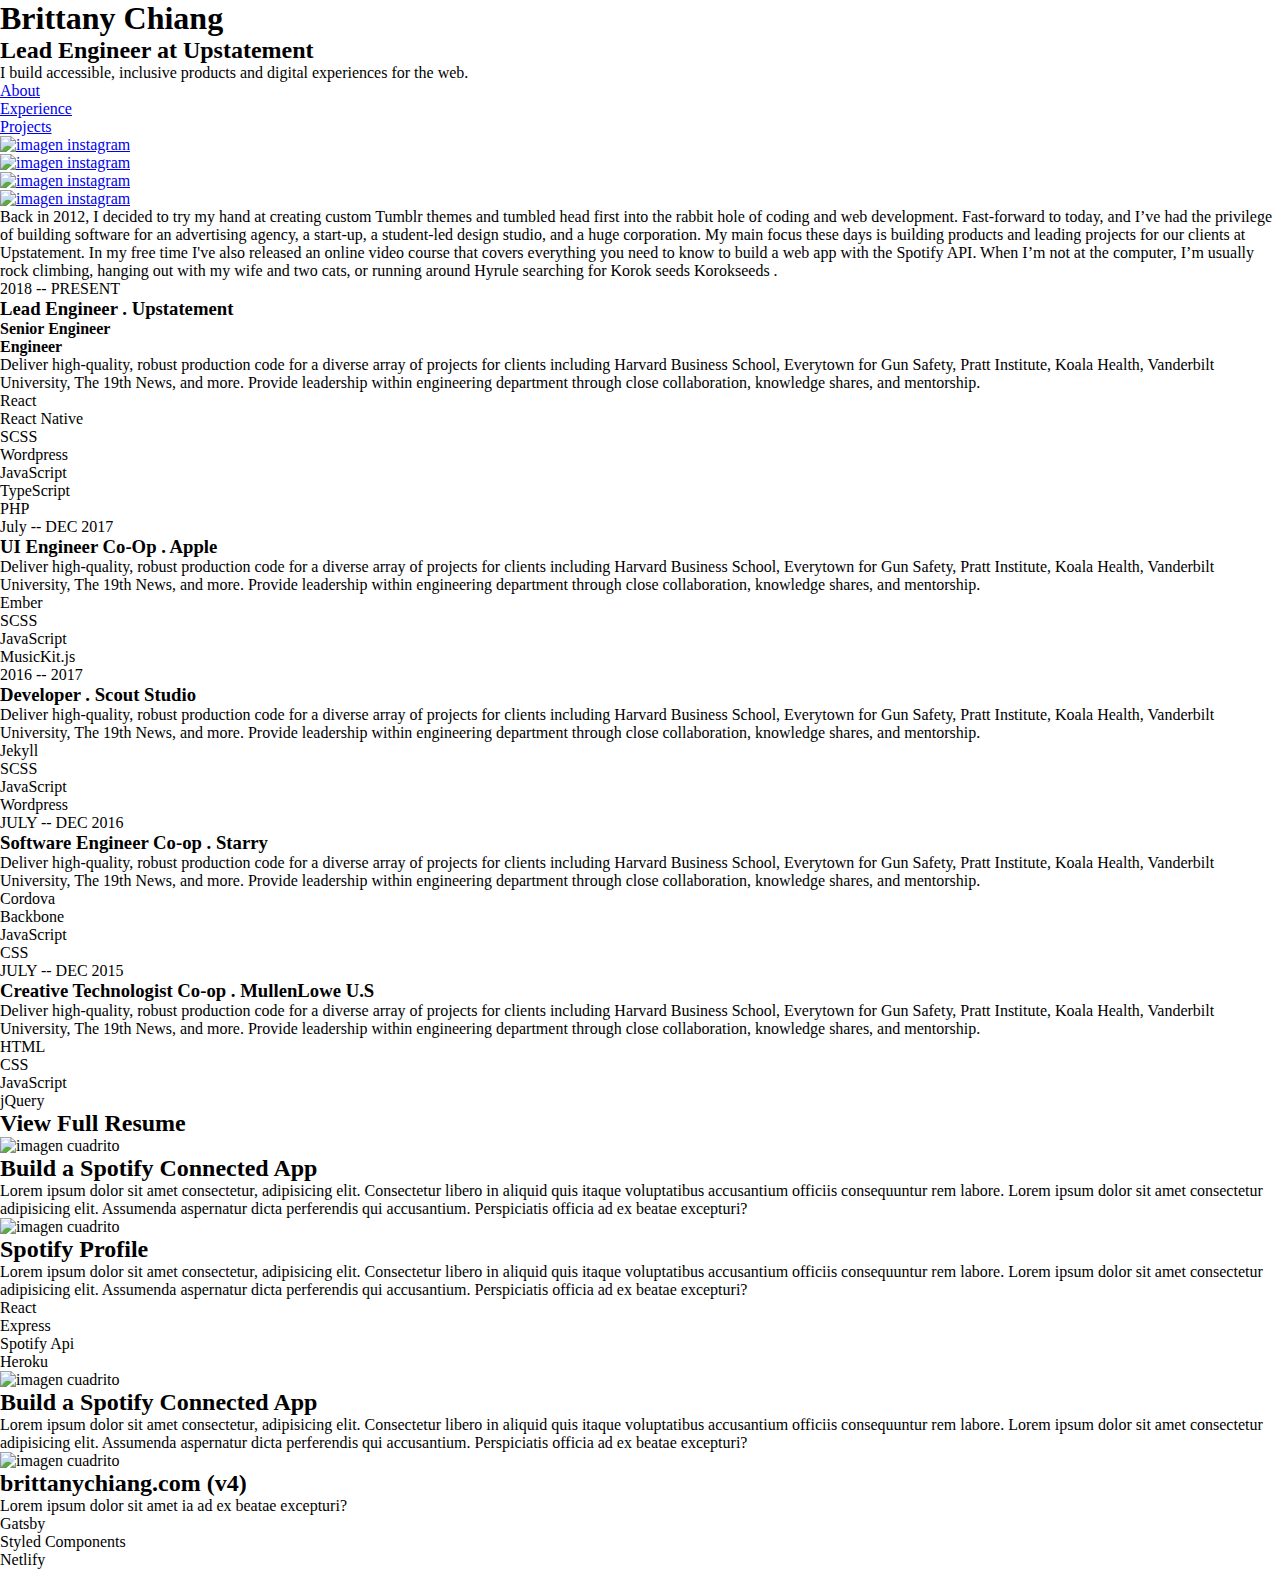
==== flexbox part2/index.html @ 90a66b19 "Se agrega el proyecto" ====
<!DOCTYPE html>
<html lang="en">

<head>
    <meta charset="UTF-8">
    <meta name="viewport" content="width=device-width, initial-scale=1.0">
    <link rel="stylesheet" href="style.css">
    <title>Brittany Chiang / Flexbox</title>
</head>

<body>
    <main class="estacionamiento">
        <div class="camion-uno">
            <header class="header">
                <h1 class="title-camion-uno">Brittany Chiang</h1>
                <h2 class="sub-title-camion-uno">Lead Engineer at Upstatement</h2>
                <p class="parrafo-camion-uno">I build accessible, inclusive products and digital experiences for the
                    web.</p>
            </header>

            <nav class="navbar-camion-uno">
                <ul class="camion-uno-list">
                    <li><a href="#">About</a></li>
                    <li><a href="#">Experience</a></li>
                    <li><a href="#">Projects</a></li>
                </ul>
            </nav>


            <footer class="footer">
                <ul class="footer-list">
                    <li><a href="#"><img src="/FlexBox part2/img/github.svg" alt="imagen instagram"></a></li>
                    <li><a href="#"><img src="/FlexBox part2/img/instagram.svg" alt="imagen instagram"></a></li>
                    <li><a href="#"><img src="/FlexBox part2/img/twitter.svg" alt="imagen instagram"></a></li>
                    <li><a href="#"><img src="/FlexBox part2/img/linkedin.svg" alt="imagen instagram"></a></li>
                </ul>
            </footer>
        </div>

        <!-- ---------------------------- FINISH CAMION ONE     ---------------------------           -->


        <div class="camion-dos">
            <div class="section-uno"></div>
               <p>Back in 2012, I decided to try my hand at creating custom Tumblr themes and tumbled head first into the
                rabbit
                hole of coding and web development. Fast-forward to today, and I’ve had the privilege of building
                software for
                an advertising agency, a start-up, a student-led design studio, and a huge corporation.

                My main focus these days is building products and leading projects for our clients at Upstatement. In my
                free
                time I've also released an online video course that covers everything you need to know to build a web
                app with
                the Spotify API.

                When I’m not at the computer, I’m usually rock climbing, hanging out with my wife and two cats, or
                running
                around Hyrule searching for Korok seeds
                Korokseeds
                .</p>
            </div>

<!--   ------------------------------   Card One   ------------------------------   -->
            <div class="card">
                <div class="fecha">
                    <p class="fecha-p">2018 -- PRESENT</p>
                </div>

                <div class="card-info">
                    <h3 class="title-card">Lead Engineer . Upstatement</h3>
                    <h4 class="subtitle-card">Senior Engineer <br> Engineer</h4>
                    <p class="parrafo-card">Deliver high-quality, robust production code for a diverse array of projects for clients including Harvard Business School, Everytown for Gun Safety, Pratt Institute, Koala Health, Vanderbilt University, The 19th News, and more. Provide leadership within engineering department through close collaboration, knowledge shares, and mentorship.</p>
                </div>

                 <div class="technologies-used">
                    <ul class="technologies-list">
                        <li>React</li>
                        <li>React Native</li>
                        <li>SCSS</li>
                        <li>Wordpress</li>
                        <li>JavaScript</li>
                        <li>TypeScript</li>
                        <li>PHP</li>
                    </ul>
                 </div>
            </div>

<!--   ------------------------------ Card Two   ------------------------------  -->
            <div class="card">
                <div class="fecha">
                    <p class="fecha-p">July -- DEC 2017</p>
                </div>

                <div class="card-info">
                    <h3 class="title-card">UI Engineer Co-Op . Apple</h3>
                    <p class="parrafo-card">Deliver high-quality, robust production code for a diverse array of projects for clients including Harvard Business School, Everytown for Gun Safety, Pratt Institute, Koala Health, Vanderbilt University, The 19th News, and more. Provide leadership within engineering department through close collaboration, knowledge shares, and mentorship.</p>
                </div>

                 <div class="technologies-used">
                    <ul class="technologies-list">
                        <li>Ember</li>
                        <li>SCSS</li>
                        <li>JavaScript</li>
                        <li>MusicKit.js</li>
                    </ul>
                 </div>
            </div>

<!--   ------------------------------ Card Three        ------------------------------ -->
            <div class="card">
                <div class="fecha">
                    <p class="fecha-p">2016 -- 2017</p>
                </div>

                <div class="card-info">
                    <h3 class="title-card">Developer . Scout Studio</h3>
                    <p class="parrafo-card">Deliver high-quality, robust production code for a diverse array of projects for clients including Harvard Business School, Everytown for Gun Safety, Pratt Institute, Koala Health, Vanderbilt University, The 19th News, and more. Provide leadership within engineering department through close collaboration, knowledge shares, and mentorship.</p>
                </div>

                 <div class="technologies-used">
                    <ul class="technologies-list">
                        <li>Jekyll</li>
                        <li>SCSS</li>
                        <li>JavaScript</li>
                        <li>Wordpress</li>
                    </ul>
                 </div>
            </div>

<!-- -------------------------     Card Four   ------------------------------   -->
            <div class="card">
                <div class="fecha">
                    <p class="fecha-p">JULY -- DEC 2016</p>
                </div>

                <div class="card-info">
                    <h3 class="title-card">Software Engineer Co-op . Starry</h3>
                    <p class="parrafo-card">Deliver high-quality, robust production code for a diverse array of projects for clients including Harvard Business School, Everytown for Gun Safety, Pratt Institute, Koala Health, Vanderbilt University, The 19th News, and more. Provide leadership within engineering department through close collaboration, knowledge shares, and mentorship.</p>
                </div>

                 <div class="technologies-used">
                    <ul class="technologies-list">
                        <li>Cordova</li>
                        <li>Backbone</li>
                        <li>JavaScript</li>
                        <li>CSS</li>
                    </ul>
                 </div>
            </div>


<!-- -------------------------     Card Five   ------------------------------   -->

            <div class="card">
                <div class="fecha">
                    <p class="fecha-p">JULY -- DEC 2015</p>
                </div>

                <div class="card-info">
                    <h3 class="title-card">Creative Technologist Co-op . MullenLowe U.S</h3>
                    <p class="parrafo-card">Deliver high-quality, robust production code for a diverse array of projects for clients including Harvard Business School, Everytown for Gun Safety, Pratt Institute, Koala Health, Vanderbilt University, The 19th News, and more. Provide leadership within engineering department through close collaboration, knowledge shares, and mentorship.</p>
                </div>

                 <div class="technologies-used">
                    <ul class="technologies-list">
                        <li>HTML</li>
                        <li>CSS</li>
                        <li>JavaScript</li>
                        <li>jQuery</li>
                 </div>
            </div>

            <h2 class="part2">View Full Resume</h2>

<!-- ---------------- AQUI COMIENZAN CARTAS CON IMAGENES ---------------------- -->


<!-- ----------------                           CARTA 1               ---------------------- -->

            <div class="card">
                <img src="" alt="imagen cuadrito">
                <h2 class="title-card-dos">Build a Spotify Connected App</h2>
                <p class="parrafo-card-dos">Lorem ipsum dolor sit amet consectetur, adipisicing elit. Consectetur libero in aliquid quis itaque voluptatibus accusantium officiis consequuntur rem labore. Lorem ipsum dolor sit amet consectetur adipisicing elit. Assumenda aspernatur dicta perferendis qui accusantium. Perspiciatis officia ad ex beatae excepturi?</p>
            </div>
    
<!-- ----------------                         CARTA 2                        ---------------------- -->
            <div class="card">
                <img src="" alt="imagen cuadrito">
                <h2 class="title-card-dos">Spotify Profile</h2>
                <p class="parrafo-card-dos">Lorem ipsum dolor sit amet consectetur, adipisicing elit. Consectetur libero in aliquid quis itaque voluptatibus accusantium officiis consequuntur rem labore. Lorem ipsum dolor sit amet consectetur adipisicing elit. Assumenda aspernatur dicta perferendis qui accusantium. Perspiciatis officia ad ex beatae excepturi?</p>

                <div class="card-dos-list">
                    <ul class="list-dos">
                        <li>React</li>
                        <li>Express</li>
                        <li>Spotify Api</li>
                        <li>Heroku</li>
                    </ul>
                </div>
            </div>

<!-- ----------------                          CARTA 3                         ---------------------- -->

            <div class="card">
                <img src="" alt="imagen cuadrito">
                <h2 class="title-card-dos">Build a Spotify Connected App</h2>
                <p class="parrafo-card-dos">Lorem ipsum dolor sit amet consectetur, adipisicing elit. Consectetur libero in aliquid quis itaque voluptatibus accusantium officiis consequuntur rem labore. Lorem ipsum dolor sit amet consectetur adipisicing elit. Assumenda aspernatur dicta perferendis qui accusantium. Perspiciatis officia ad ex beatae excepturi?</p>
            </div>

<!-- ----------------                          CARTA 4                         ---------------------- -->


            <div class="card">
                <img src="" alt="imagen cuadrito">
                <h2 class="title-card-dos">brittanychiang.com (v4)</h2>
                <p class="parrafo-card-dos">Lorem ipsum dolor sit amet ia ad ex beatae excepturi?</p>

                <div class="card-dos-list">
                    <ul class="list-dos">
                        <li>Gatsby</li>
                        <li>Styled Components</li>
                        <li>Netlify</li>
                    </ul>
                </div>
            </div>


<!-- ----------------------  -->

        </div>

    </main>
</body>

</html>
---- flexbox part2/style.css ----
*{
    box-sizing: border-box;
    margin: 0;
    padding: 0;
}


.footer-list img{
    width: 30px;
}
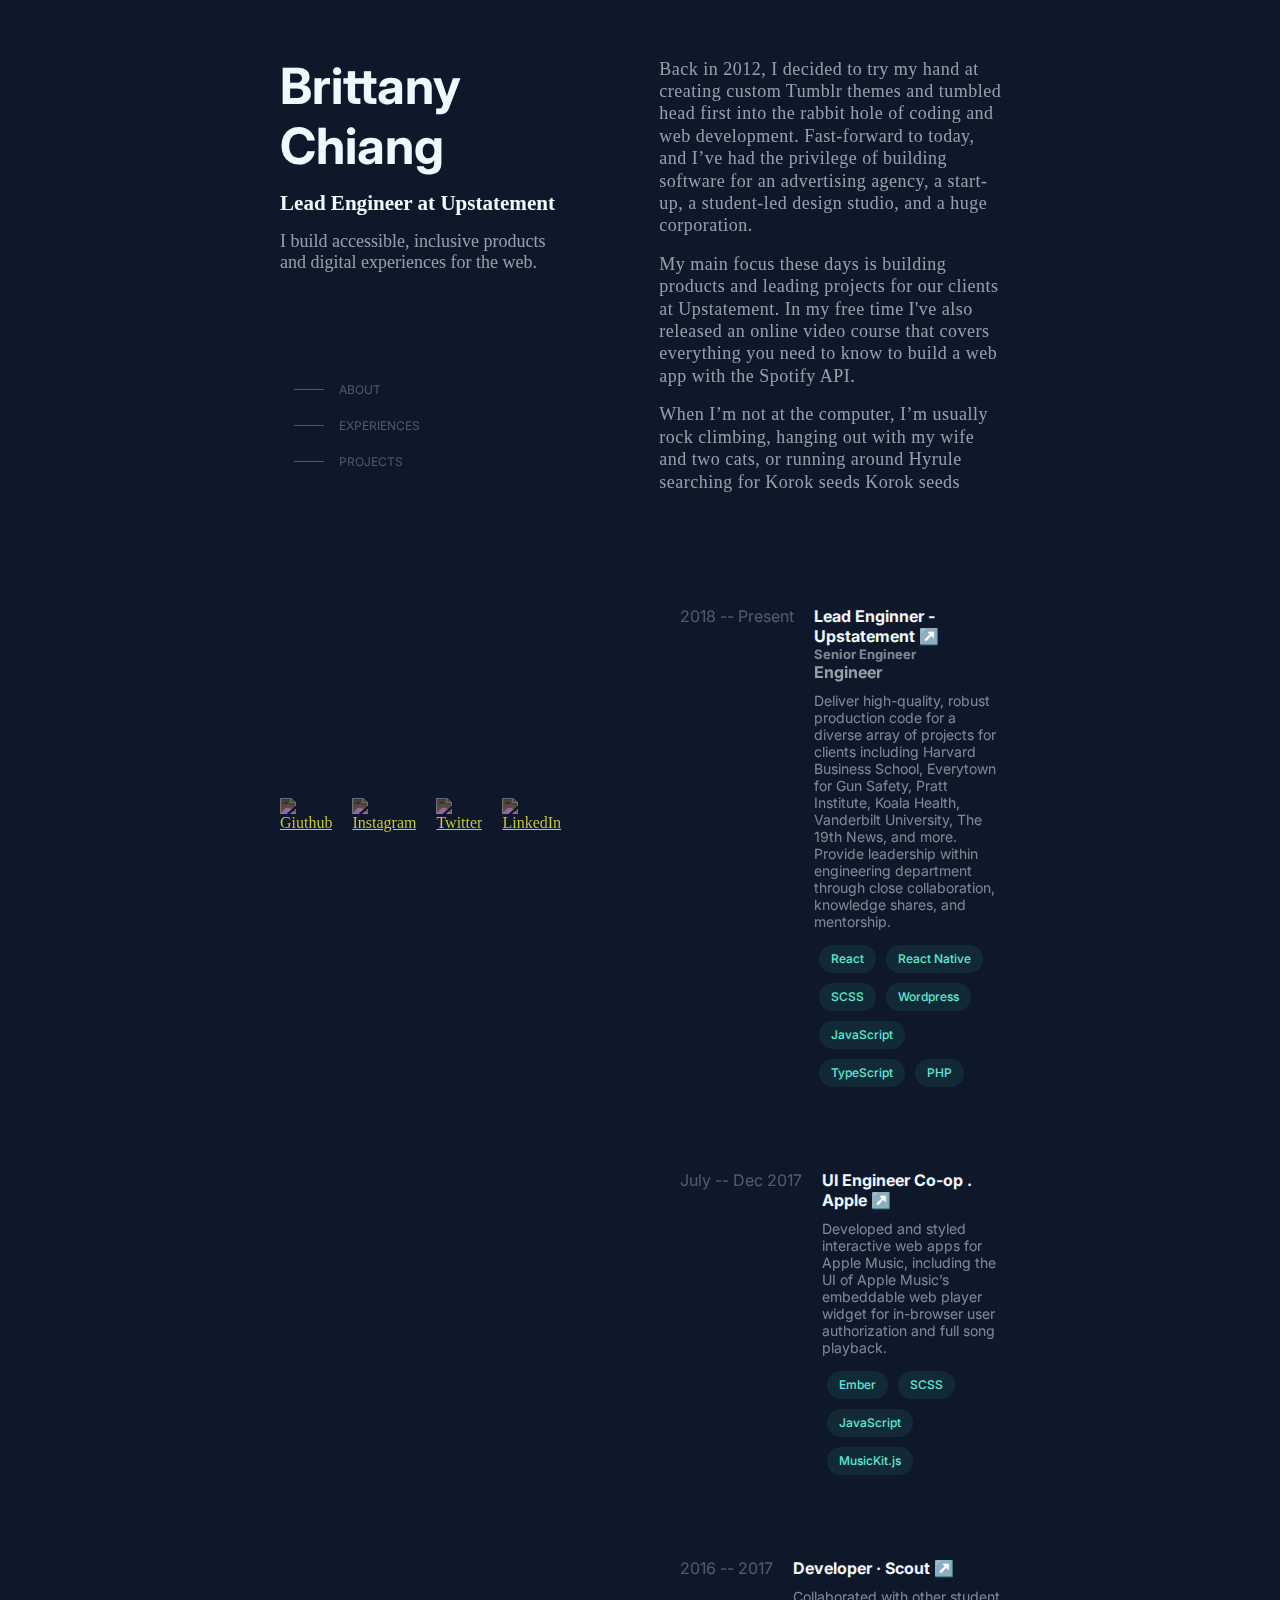
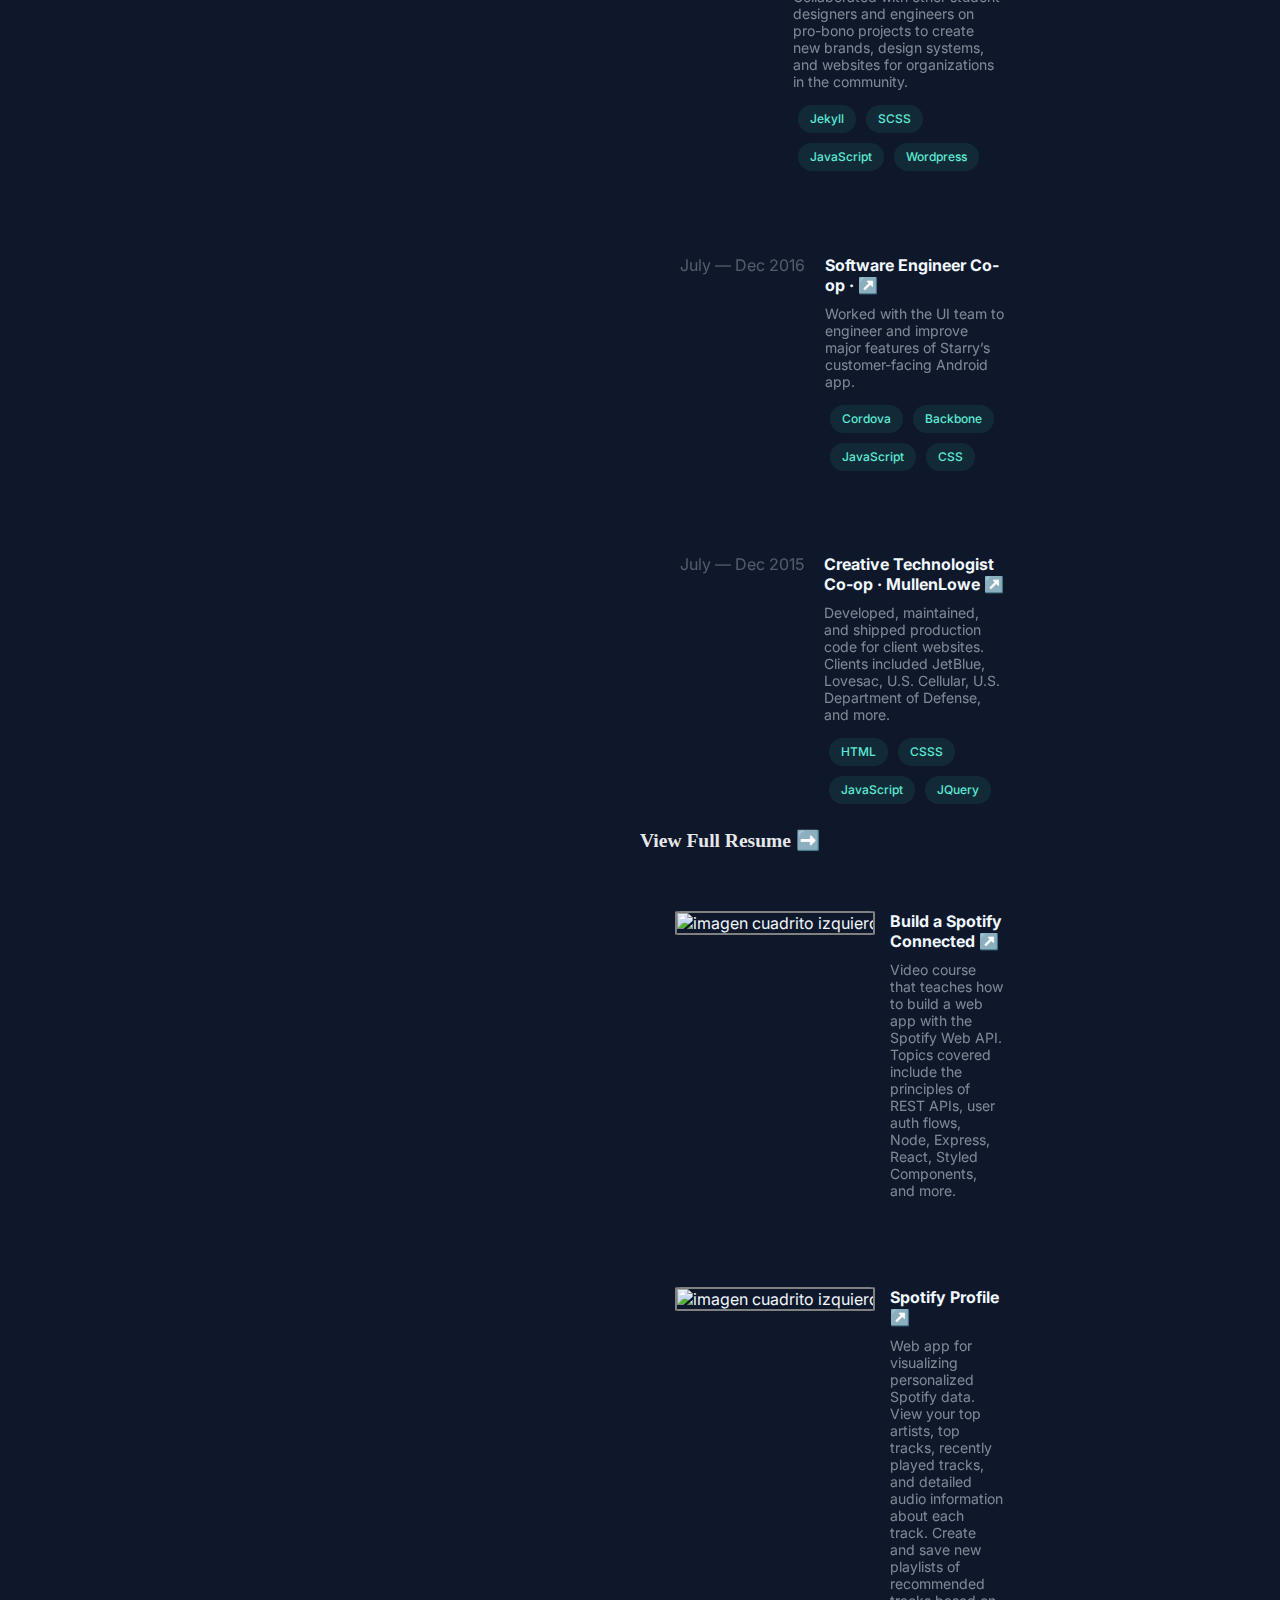
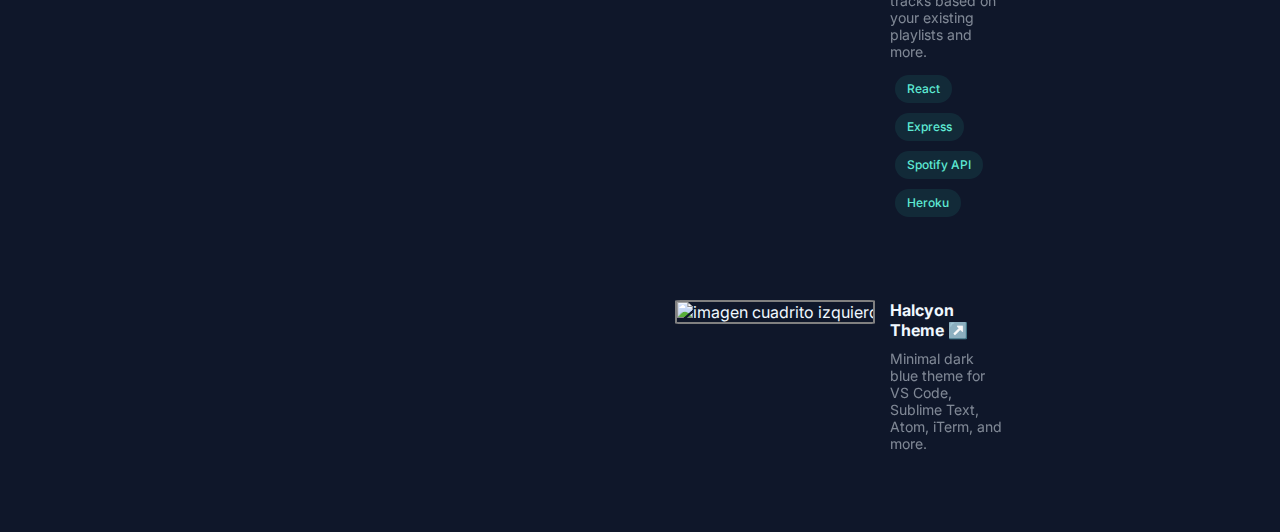
==== commit e9f70054: "se agrega flexbox part 2" ====
--- a/flexbox part2/index.html
+++ b/flexbox part2/index.html
@@ -9,228 +9,217 @@
 </head>
 
 <body>
-    <main class="estacionamiento">
-        <div class="camion-uno">
-            <header class="header">
-                <h1 class="title-camion-uno">Brittany Chiang</h1>
-                <h2 class="sub-title-camion-uno">Lead Engineer at Upstatement</h2>
-                <p class="parrafo-camion-uno">I build accessible, inclusive products and digital experiences for the
-                    web.</p>
-            </header>
-
-            <nav class="navbar-camion-uno">
-                <ul class="camion-uno-list">
-                    <li><a href="#">About</a></li>
-                    <li><a href="#">Experience</a></li>
-                    <li><a href="#">Projects</a></li>
-                </ul>
-            </nav>
-
-
-            <footer class="footer">
-                <ul class="footer-list">
-                    <li><a href="#"><img src="/FlexBox part2/img/github.svg" alt="imagen instagram"></a></li>
-                    <li><a href="#"><img src="/FlexBox part2/img/instagram.svg" alt="imagen instagram"></a></li>
-                    <li><a href="#"><img src="/FlexBox part2/img/twitter.svg" alt="imagen instagram"></a></li>
-                    <li><a href="#"><img src="/FlexBox part2/img/linkedin.svg" alt="imagen instagram"></a></li>
-                </ul>
-            </footer>
+    <div class="contenedor">
+        <div class="caja1">
+            <div class="caja-interna-uno">
+                <div class="header">
+                    <h1 class="title">Brittany Chiang</h1>
+                    <div class="sub-title">
+                        <h3>Lead Engineer at Upstatement</h3>
+                        <p>I build accessible, inclusive products and digital experiences for the web.</p>
+                    </div>
+                    <div class="navbar">
+                        <ul class="navbar-list">
+                            <li class="li-navbar">
+                                <div class="rayita"></div>
+                                <div class="text-list">ABOUT</div>
+                            </li>
+                            <li class="li-navbar">
+                                <div class="rayita"></div>
+                                <div class="text-list">EXPERIENCES</div>
+                            </li>
+                            <li class="li-navbar">
+                                <div class="rayita"></div>
+                                <div class="text-list">PROJECTS</div>
+                            </li>
+                        </ul>
+                    </div>
+                </div>
+
+
+
+
+
+                <div class="footer">
+                    <footer>
+                        <ul class="footer-list">
+                            <li><a href="#"><img src="/img/github-logo_icon-icons.com_73546.png" alt="Giuthub"></a></li>
+                            <li><a href="#"><img src="/img/instagram_f_icon-icons.com_65485.png" alt="Instagram"></a></li>
+                            <li><a href="#"><img src="/img/TWITTER_icon-icons.com_65486.png" alt="Twitter"></a></li>
+                            <li><a href="#"><img src="/img/sociallinkedin_member_70.png" alt="LinkedIn"></a></li>
+                        </ul>
+                    </footer>
+                </div>
+
+            </div>
         </div>
-
-        <!-- ---------------------------- FINISH CAMION ONE     ---------------------------           -->
-
-
-        <div class="camion-dos">
-            <div class="section-uno"></div>
-               <p>Back in 2012, I decided to try my hand at creating custom Tumblr themes and tumbled head first into the
-                rabbit
-                hole of coding and web development. Fast-forward to today, and I’ve had the privilege of building
-                software for
-                an advertising agency, a start-up, a student-led design studio, and a huge corporation.
-
-                My main focus these days is building products and leading projects for our clients at Upstatement. In my
-                free
-                time I've also released an online video course that covers everything you need to know to build a web
-                app with
-                the Spotify API.
-
-                When I’m not at the computer, I’m usually rock climbing, hanging out with my wife and two cats, or
-                running
-                around Hyrule searching for Korok seeds
-                Korokseeds
-                .</p>
+        <div class="caja2">
+            <div class="caja-interna-dos">
+
+                <div class="parrafo-principal">
+                    <div class="primer-p">
+                        <p>Back in 2012, I decided to try my hand at creating custom Tumblr themes and tumbled head
+                            first into the rabbit hole of coding and web development. Fast-forward to today, and I’ve
+                            had the privilege of building software for an advertising agency, a start-up, a student-led
+                            design studio, and a huge corporation.</p>
+                    </div>
+                    <div class="segundo-p"><p>My main focus these days is building products and leading projects for our
+                        clients at Upstatement. In my free time I've also released an online video course that covers
+                        everything you need to know to build a web app with the Spotify API.
+                        </p>
+                    </div>
+                    <div class="tercer-p"> <p>When I’m not at the computer, I’m usually rock climbing, hanging out with my
+                        wife and two cats, or running around Hyrule searching for Korok seeds Korok seeds
+                        </p>
+                    </div>
+                </div>
+
+                <div class="card">
+                    <div class="fecha">
+                        <p>2018 -- Present</p>
+                    </div>
+                    <div class="title-card">
+                        <h2>Lead Enginner - Upstatement ↗️</h2>
+                        <h3>Senior Engineer</h3>
+                        <h4>Engineer</h3>
+                        <p class="card-p">Deliver high-quality, robust production code for a diverse array of projects for clients
+                            including Harvard Business School, Everytown for Gun Safety, Pratt Institute, Koala Health,
+                            Vanderbilt University, The 19th News, and more. Provide leadership within engineering
+                            department through close collaboration, knowledge shares, and mentorship.</p>
+                        <div class="card-elements">
+                            <ul class="elements">
+                                <li>React</li>
+                                <li>React Native</li>
+                                <li>SCSS</li>
+                                <li>Wordpress</li>
+                                <li>JavaScript</li>
+                                <li>TypeScript</li>
+                                <li>PHP</li>
+                            </ul>
+                        </div>
+                    </div>
+                </div>
+
+                <div class="card">
+                    <div class="fecha">
+                        <p>July -- Dec 2017</p>
+                    </div>
+                    <div class="title-card">
+                        <h2>UI Engineer Co-op . Apple ↗️</h2>
+                        <p class="card-p">Developed and styled interactive web apps for Apple Music, including the UI of Apple Music’s embeddable web player widget for in-browser user authorization and full song playback.</p>
+                        <div class="card-elements">
+                            <ul class="elements">
+                                <li>Ember</li>
+                                <li>SCSS</li>
+                                <li>JavaScript</li>
+                                <li>MusicKit.js</li>
+                            </ul>
+                        </div>
+                    </div>
+                </div>
+
+                <div class="card">
+                    <div class="fecha">
+                        <p>2016 -- 2017</p>
+                    </div>
+                    <div class="title-card">
+                        <h2>Developer · Scout ↗️</h2>
+                        <p class="card-p">Collaborated with other student designers and engineers on pro-bono projects to create new brands, design systems, and websites for organizations in the community.</p>
+                        <div class="card-elements">
+                            <ul class="elements">
+                                <li>Jekyll</li>
+                                <li>SCSS</li>
+                                <li>JavaScript</li>
+                                <li>Wordpress</li>
+                            </ul>
+                        </div>
+                    </div>
+                </div>
+
+                <div class="card">
+                    <div class="fecha">
+                        <p>July — Dec 2016</p>
+                    </div>
+                    <div class="title-card">
+                        <h2>Software Engineer Co-op · ↗️</h2>
+                        <p class="card-p">Worked with the UI team to engineer and improve major features of Starry’s customer-facing Android app.</p>
+                        <div class="card-elements">
+                            <ul class="elements">
+                                <li>Cordova</li>
+                                <li>Backbone</li>
+                                <li>JavaScript</li>
+                                <li>CSS</li>
+                            </ul>
+                        </div>
+                    </div>
+                </div>
+
+                <div class="card">
+                    <div class="fecha">
+                        <p>July — Dec 2015</p>
+                    </div>
+                    <div class="title-card">
+                        <h2>Creative Technologist Co-op · MullenLowe ↗️</h2>
+                        <p class="card-p">Developed, maintained, and shipped production code for client websites. Clients included JetBlue, Lovesac, U.S. Cellular, U.S. Department of Defense, and more.</p>
+                        <div class="card-elements">
+                            <ul class="elements">
+                                <li>HTML</li>
+                                <li>CSSS</li>
+                                <li>JavaScript</li>
+                                <li>JQuery</li>
+                            </ul>
+                        </div>
+                    </div>
+                </div>
+
+                <div class="cards-2">
+                    <h2 class="full-resume">View Full Resume ➡️ </h2>
+                </div>
+
+                <div class="card">
+                    <div class="image">
+                        <img src="https://brittanychiang.com/_next/image?url=%2Fimages%2Fprojects%2Fcourse-card.png&w=256&q=75" alt="imagen cuadrito izquierdo">
+                    </div>
+                    <div class="title-card">
+                        <h2>Build a Spotify Connected ↗️ </h2>
+
+                        <p class="card-p">Video course that teaches how to build a web app with the Spotify Web API. Topics covered include the principles of REST APIs, user auth flows, Node, Express, React, Styled Components, and more.</p>
+                       
+                    </div>
+                </div>
+
+                <div class="card">
+                    <div class="image">
+                        <img src="https://brittanychiang.com/_next/image?url=%2Fimages%2Fprojects%2Fspotify-profile.png&w=256&q=75" alt="imagen cuadrito izquierdo">
+                    </div>
+                    <div class="title-card">
+                        <h2>Spotify Profile  ↗️</h2>
+                        <p class="card-p">Web app for visualizing personalized Spotify data. View your top artists, top tracks, recently played tracks, and detailed audio information about each track. Create and save new playlists of recommended tracks based on your existing playlists and more.</p>
+                        <div class="card-elements">
+                            <ul class="elements">
+                                <li>React</li>
+                                <li>Express</li>
+                                <li>Spotify API</li>
+                                <li>Heroku</li>
+                            </ul>
+                        </div>
+                    </div>
+                </div>
+
+                <div class="card">
+                    <div class="image">
+                        <img src="https://brittanychiang.com/_next/image?url=%2Fimages%2Fprojects%2Fhalcyon.png&w=256&q=75" alt="imagen cuadrito izquierdo">
+                    </div>
+                    <div class="title-card">
+                        <h2>Halcyon Theme ↗️</h2>
+                        <p class="card-p">Minimal dark blue theme for VS Code, Sublime Text, Atom, iTerm, and more.</p>
+                    </div>
+                </div>
+
+
             </div>
-
-<!--   ------------------------------   Card One   ------------------------------   -->
-            <div class="card">
-                <div class="fecha">
-                    <p class="fecha-p">2018 -- PRESENT</p>
-                </div>
-
-                <div class="card-info">
-                    <h3 class="title-card">Lead Engineer . Upstatement</h3>
-                    <h4 class="subtitle-card">Senior Engineer <br> Engineer</h4>
-                    <p class="parrafo-card">Deliver high-quality, robust production code for a diverse array of projects for clients including Harvard Business School, Everytown for Gun Safety, Pratt Institute, Koala Health, Vanderbilt University, The 19th News, and more. Provide leadership within engineering department through close collaboration, knowledge shares, and mentorship.</p>
-                </div>
-
-                 <div class="technologies-used">
-                    <ul class="technologies-list">
-                        <li>React</li>
-                        <li>React Native</li>
-                        <li>SCSS</li>
-                        <li>Wordpress</li>
-                        <li>JavaScript</li>
-                        <li>TypeScript</li>
-                        <li>PHP</li>
-                    </ul>
-                 </div>
-            </div>
-
-<!--   ------------------------------ Card Two   ------------------------------  -->
-            <div class="card">
-                <div class="fecha">
-                    <p class="fecha-p">July -- DEC 2017</p>
-                </div>
-
-                <div class="card-info">
-                    <h3 class="title-card">UI Engineer Co-Op . Apple</h3>
-                    <p class="parrafo-card">Deliver high-quality, robust production code for a diverse array of projects for clients including Harvard Business School, Everytown for Gun Safety, Pratt Institute, Koala Health, Vanderbilt University, The 19th News, and more. Provide leadership within engineering department through close collaboration, knowledge shares, and mentorship.</p>
-                </div>
-
-                 <div class="technologies-used">
-                    <ul class="technologies-list">
-                        <li>Ember</li>
-                        <li>SCSS</li>
-                        <li>JavaScript</li>
-                        <li>MusicKit.js</li>
-                    </ul>
-                 </div>
-            </div>
-
-<!--   ------------------------------ Card Three        ------------------------------ -->
-            <div class="card">
-                <div class="fecha">
-                    <p class="fecha-p">2016 -- 2017</p>
-                </div>
-
-                <div class="card-info">
-                    <h3 class="title-card">Developer . Scout Studio</h3>
-                    <p class="parrafo-card">Deliver high-quality, robust production code for a diverse array of projects for clients including Harvard Business School, Everytown for Gun Safety, Pratt Institute, Koala Health, Vanderbilt University, The 19th News, and more. Provide leadership within engineering department through close collaboration, knowledge shares, and mentorship.</p>
-                </div>
-
-                 <div class="technologies-used">
-                    <ul class="technologies-list">
-                        <li>Jekyll</li>
-                        <li>SCSS</li>
-                        <li>JavaScript</li>
-                        <li>Wordpress</li>
-                    </ul>
-                 </div>
-            </div>
-
-<!-- -------------------------     Card Four   ------------------------------   -->
-            <div class="card">
-                <div class="fecha">
-                    <p class="fecha-p">JULY -- DEC 2016</p>
-                </div>
-
-                <div class="card-info">
-                    <h3 class="title-card">Software Engineer Co-op . Starry</h3>
-                    <p class="parrafo-card">Deliver high-quality, robust production code for a diverse array of projects for clients including Harvard Business School, Everytown for Gun Safety, Pratt Institute, Koala Health, Vanderbilt University, The 19th News, and more. Provide leadership within engineering department through close collaboration, knowledge shares, and mentorship.</p>
-                </div>
-
-                 <div class="technologies-used">
-                    <ul class="technologies-list">
-                        <li>Cordova</li>
-                        <li>Backbone</li>
-                        <li>JavaScript</li>
-                        <li>CSS</li>
-                    </ul>
-                 </div>
-            </div>
-
-
-<!-- -------------------------     Card Five   ------------------------------   -->
-
-            <div class="card">
-                <div class="fecha">
-                    <p class="fecha-p">JULY -- DEC 2015</p>
-                </div>
-
-                <div class="card-info">
-                    <h3 class="title-card">Creative Technologist Co-op . MullenLowe U.S</h3>
-                    <p class="parrafo-card">Deliver high-quality, robust production code for a diverse array of projects for clients including Harvard Business School, Everytown for Gun Safety, Pratt Institute, Koala Health, Vanderbilt University, The 19th News, and more. Provide leadership within engineering department through close collaboration, knowledge shares, and mentorship.</p>
-                </div>
-
-                 <div class="technologies-used">
-                    <ul class="technologies-list">
-                        <li>HTML</li>
-                        <li>CSS</li>
-                        <li>JavaScript</li>
-                        <li>jQuery</li>
-                 </div>
-            </div>
-
-            <h2 class="part2">View Full Resume</h2>
-
-<!-- ---------------- AQUI COMIENZAN CARTAS CON IMAGENES ---------------------- -->
-
-
-<!-- ----------------                           CARTA 1               ---------------------- -->
-
-            <div class="card">
-                <img src="" alt="imagen cuadrito">
-                <h2 class="title-card-dos">Build a Spotify Connected App</h2>
-                <p class="parrafo-card-dos">Lorem ipsum dolor sit amet consectetur, adipisicing elit. Consectetur libero in aliquid quis itaque voluptatibus accusantium officiis consequuntur rem labore. Lorem ipsum dolor sit amet consectetur adipisicing elit. Assumenda aspernatur dicta perferendis qui accusantium. Perspiciatis officia ad ex beatae excepturi?</p>
-            </div>
-    
-<!-- ----------------                         CARTA 2                        ---------------------- -->
-            <div class="card">
-                <img src="" alt="imagen cuadrito">
-                <h2 class="title-card-dos">Spotify Profile</h2>
-                <p class="parrafo-card-dos">Lorem ipsum dolor sit amet consectetur, adipisicing elit. Consectetur libero in aliquid quis itaque voluptatibus accusantium officiis consequuntur rem labore. Lorem ipsum dolor sit amet consectetur adipisicing elit. Assumenda aspernatur dicta perferendis qui accusantium. Perspiciatis officia ad ex beatae excepturi?</p>
-
-                <div class="card-dos-list">
-                    <ul class="list-dos">
-                        <li>React</li>
-                        <li>Express</li>
-                        <li>Spotify Api</li>
-                        <li>Heroku</li>
-                    </ul>
-                </div>
-            </div>
-
-<!-- ----------------                          CARTA 3                         ---------------------- -->
-
-            <div class="card">
-                <img src="" alt="imagen cuadrito">
-                <h2 class="title-card-dos">Build a Spotify Connected App</h2>
-                <p class="parrafo-card-dos">Lorem ipsum dolor sit amet consectetur, adipisicing elit. Consectetur libero in aliquid quis itaque voluptatibus accusantium officiis consequuntur rem labore. Lorem ipsum dolor sit amet consectetur adipisicing elit. Assumenda aspernatur dicta perferendis qui accusantium. Perspiciatis officia ad ex beatae excepturi?</p>
-            </div>
-
-<!-- ----------------                          CARTA 4                         ---------------------- -->
-
-
-            <div class="card">
-                <img src="" alt="imagen cuadrito">
-                <h2 class="title-card-dos">brittanychiang.com (v4)</h2>
-                <p class="parrafo-card-dos">Lorem ipsum dolor sit amet ia ad ex beatae excepturi?</p>
-
-                <div class="card-dos-list">
-                    <ul class="list-dos">
-                        <li>Gatsby</li>
-                        <li>Styled Components</li>
-                        <li>Netlify</li>
-                    </ul>
-                </div>
-            </div>
-
-
-<!-- ----------------------  -->
-
         </div>
-
-    </main>
+    </div>
 </body>
 
 </html>--- a/flexbox part2/style.css
+++ b/flexbox part2/style.css
@@ -1,10 +1,219 @@
+@import url('https://fonts.googleapis.com/css2?family=Inter:wght@400;700&family=Merriweather&family=Merriweather+Sans:wght@600&family=Playfair+Display&display=swap');
+
+
+
 *{
     box-sizing: border-box;
     margin: 0;
     padding: 0;
 }
 
+p, h4{
+    opacity: 0.6;
+}
+
+.contenedor{
+    display: flex;
+    width: 100%;
+    height: 100%;
+    background-color:  #0f172a;
+    
+}
+
+.caja1{
+    display: flex;
+    justify-content: end;
+    padding-right: 80px;
+    /* background-color: rgb(58, 58, 203); */
+    width: 50%;
+    height: 932px;
+    position: sticky;
+    top: 0;
+    
+}
+
+.caja2 {
+    width: 50%;
+    height: 100%;
+}
+
+.caja-interna-uno{
+    display: flex;
+    flex-direction: column;
+    justify-content: space-between;
+    width: 50%;
+    height: 100%;
+}
+
+.header{
+    display: flex;
+    flex-direction: column;
+    font-size: 18px;
+    margin-top: 20%;
+    color: aliceblue;
+}
+
+.header h3, .header p, .title{
+margin-bottom: 15px;
+}
+
+.title{
+    font-size: 50px;
+    font-family: 'Inter', sans-serif;
+}
+
+
+.navbar{
+    margin-top: 80px;
+}
+
+.navbar-list li{
+    display: flex;
+    align-items: center;
+    margin: 7px;
+    padding: 7px;
+    font-size: 12px;
+    font-family: 'Inter', sans-serif;
+    color: #e5e7eb4d;
+}
+
+.rayita{
+    background-color: #e5e7eb4d;
+    width: 30px;
+    height: 1.8px;
+    margin-right: 15px;
+}
+
+.li-navbar:hover .text-list{
+    color: #e5e7eb;
+}
+
+.li-navbar:hover .rayita{
+    width: 60px;
+    background-color: #e5e7eb;
+}
+
+.footer-list{
+    display: flex;
+    margin-bottom: 50px;
+    list-style: none; 
+    border: 0 solid #e5e7eb;
+}
 
 .footer-list img{
-    width: 30px;
+    margin-right: 20px;
+    margin-bottom: 50px;
+    width: 1.5rem;
+    height: 1.5rem;
+    filter: invert(80% );
+}
+
+.caja-interna-dos{
+    display: flex;
+    flex-direction: column;
+    justify-content: space-around;
+    align-items: center;
+    width: 60%;
+    height: 100%;
+    margin-bottom: 50px;
+}
+
+.parrafo-principal {
+    display: flex;
+    flex-direction: column;
+    justify-content: space-between;
+    color: aliceblue;
+    font-size: 18px;
+    margin-top: 15%;
+    margin-bottom: 10%;
+    width: 90%;
+}
+
+.parrafo-principal p{
+    line-height: 1.4rem;
+    margin-bottom: 1rem;
+    letter-spacing: 0.5px;
+    word-wrap: normal;
+}
+
+.card{
+    display: flex;
+    justify-content: space-between;
+    width: 100%;
+    color: aliceblue;
+    margin-top: 10%;
+    padding: 20px;
+    font-family: 'Inter', sans-serif;
+}
+
+.title-card h2{
+    font-size: 16px;
+}
+.title-card h3{
+    font-size: 13px;
+    opacity: 0.5;
+}
+
+.card:hover h2{
+    color: aqua;
+}
+
+.card:hover{
+    background-color: rgba(170, 175, 184, 0.054);
+    border-radius: 0.25rem; 
+    padding: 20px;
+    box-shadow: 0px 1px 9px 2px rgba(0, 0, 0, 0.183);
+-webkit-box-shadow: 0px 1px 9px 2px rgba(0, 0, 0, 0.187);
+-moz-box-shadow: 0px 1px 9px 2px rgba(0, 0, 0, 0.164);
+    
+
+}
+
+.fecha {
+    margin: 0px 20px;
+    white-space: nowrap;
+    opacity: 0.5;
+}
+
+.card-p{
+    font-size: .875rem;
+    margin:10px 0px;
+    opacity: 0.5;
+}
+
+.elements{
+    display: flex;
+    flex-wrap: wrap;
+    font-family: 'Inter', sans-serif;
+}
+
+.elements li{
+    display: flex;
+    align-items: center;
+    padding:.25rem .75rem ;
+    border-radius: 9999px;
+    background-color: rgba(45,212,191,.1);
+    font-size: .75rem;
+    font-weight: 500;
+    line-height: 1.25rem;
+    color: rgb(94 234 212);
+    margin: 5px;
+    
+}
+
+
+.cards-2{
+    width: 100%;
+    display: flex;
+    color: #e5e7eb;
+    font-size: 13px;
+}
+
+
+.image img{
+    margin: 0px 15px;
+    white-space: nowrap;
+    width: 120px;
+    border-radius: 3%;
+    border: solid gray 2px;
 }